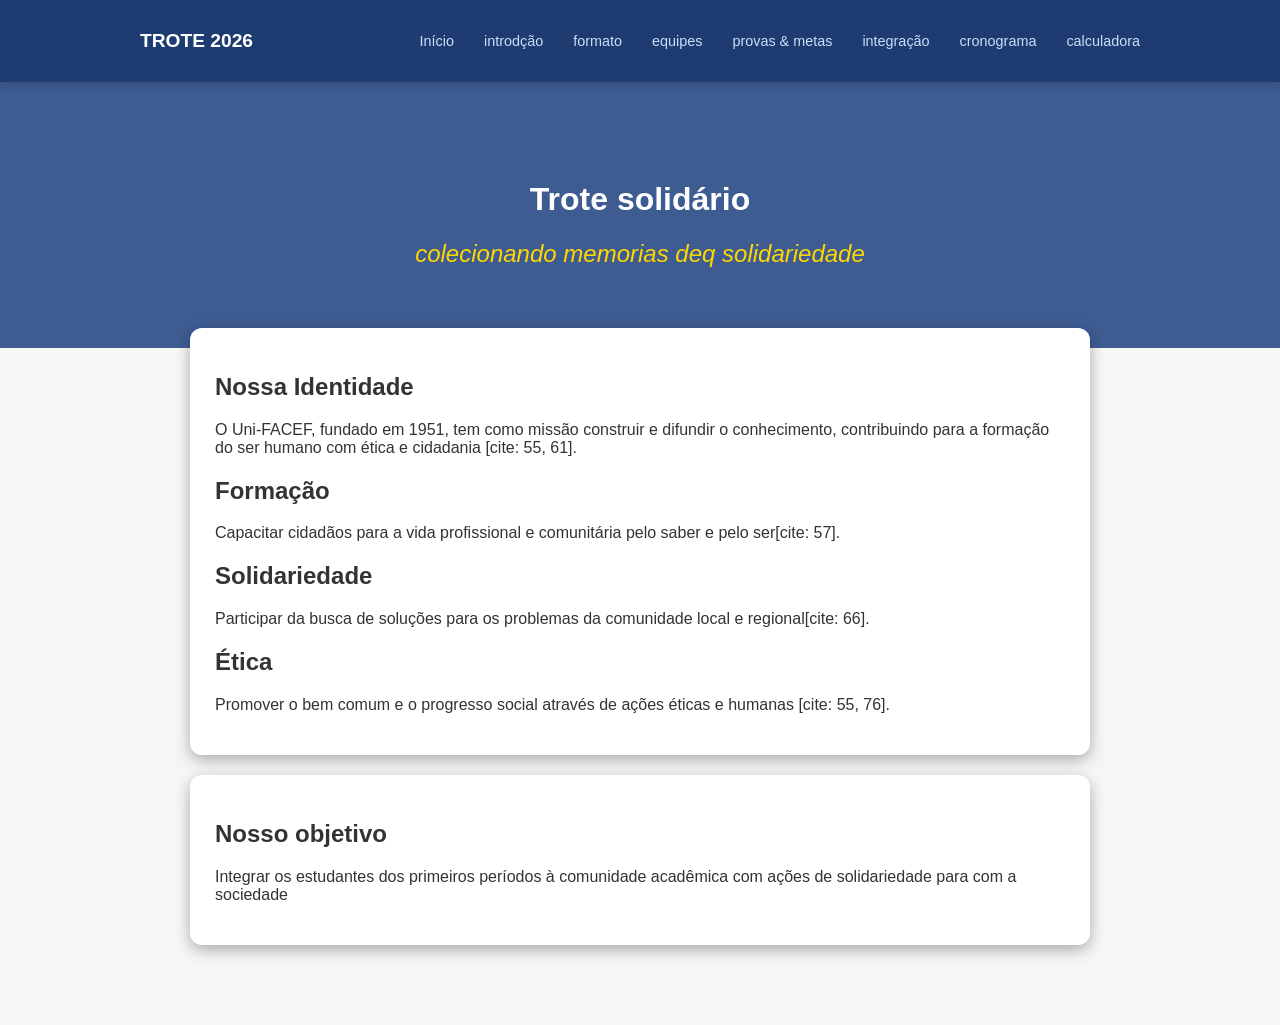
==== index.html @ 9da0c593 "index.html" ====
<!DOCTYPE html>
<html lang="pt-BR">
<head>
    <meta charset="UTF-8">
    <meta name="viewport" content="width=device-width, initial-scale=1.0">
    <link rel="stylesheet" href="styles.css">
    <title> Trote Solidário</title>
    
</head>
<body>
    <nav class="menu-principal">
        <div class="menu-container">
            <a href="index.html" class="logo">Trote 2026 </a>
                <ul class="lista">
                    <li> <a href="index.html">Início</a></li>
                    <li><a href="introducao.html">introdção</a></li>
                    <li> <a href="formato.html">formato</a></li>
                    <li><a href="equipes.html">equipes</a></li>
                    <li><a href="provas.html">provas & metas</a></li>
                    <li><a href="integracao.html">integração</a></li>
                    <li><a href="cronograma.html">cronograma</a></li>
                    <li><a href="calculadora.html">calculadora</a> </li>
                 </ul>
        </div>

    </nav>
            <header class="cabecalho">
                <div class="cabecalho-container">
             <img src="C:\prog. gabriel\trote- oficial\Captura de tela 2026-02-28 123200.png" alt=""> 
             <h1> Trote solidário </h1>   
             <h2> colecionando memorias deq solidariedade </h2>
               </div>     
            </header>
                <main class="principal">
                    <section class="secao1">
                        <h1>Nossa Identidade</h1>
                        <p>O Uni-FACEF, fundado em 1951, tem como missão construir e difundir o conhecimento, contribuindo para a formação do ser humano com ética e cidadania [cite: 55, 61].</p>
                        <h2>Formação</h2>
                        <p>Capacitar cidadãos para a vida profissional e comunitária pelo saber e pelo ser[cite: 57].</p>
                        <h2>Solidariedade</h2>
                        <p>Participar da busca de soluções para os problemas da comunidade local e regional[cite: 66].</p>
                        <h2>Ética</h2>
                        <p>Promover o bem comum e o progresso social através de ações éticas e humanas [cite: 55, 76].</p>
                    </section>
                    <section class="secao2">
                        <h1>Nosso objetivo</h1>
                        <p>Integrar os estudantes dos primeiros períodos à comunidade acadêmica com ações de solidariedade para com a sociedade</p>
                    </section>
                    <section></section>
                    <section></section>
                </main>

            

</body>
</html>
---- styles.css ----
body{
    margin: 0; 
    font-family: 'Segoe UI', sans-serif;
    background-color: #f4f7f6;
    color: #333;



}
.menu-principal{
    background-color: #1e3c72;
    padding: 30px 0;
    position: sticky; 
    top: 0; 
    z-index: 1000;
    box-shadow: 0 2px 10px rgba(0, 0, 0, 0.2);

}
.menu-container{
   max-width: 1000px;
   margin: 0 auto;
    display: flex;
    justify-content: space-between;
    align-items: center;
    padding: 0 20px;

}
.logo{
    color: white;
    text-decoration: none;
    font-weight: bold;
    font-size: 1.2rem;
    text-transform: uppercase;
    


    
    
}
.lista{
    list-style: none;
    display: flex;
    gap: 30px;
    margin: 0;
    padding: 0;
    

}

.lista a {
    color: #cbdcf7;
    text-decoration: none;
    font-size: 0.9rem;
    font-weight: 500;
    transition: color 0.3;
    
    
    
    
} 
.lista a :hover{
    color: #ffff;
}
.cabecalho{
   
    background-color: #3e5c92;
    color: white;
    padding: 60px 20px;
    text-align: center;
}
.cabeclho-container h1{
    font-size: 2rem;
    margin-bottom: 5px;

}
.cabecalho-container h2{
    font-weight: 300;
    font-style: italic;
    color: #ffd700;

}
img{
  width: 15rem;
} 
.principal{
 
    max-width: 900px;
    margin: -40px auto 40px;
    padding: 20px;
}
.secao1{
   
   background-color: white;
   margin-bottom: 20px;
   padding: 25px;
   border-radius: 12px;
   box-shadow: 0 5px 15px rgba(0, 0, 0, 0.3);

}
.secao2{
    background-color: white;
   margin-bottom: 20px;
   padding: 25px;
   border-radius: 12px;
   box-shadow: 0 5px 15px rgba(0, 0, 0, 0.3);
}
.secao3{
    background-color: white;
   margin-bottom: 20px;
   padding: 25px;
   border-radius: 12px;
   box-shadow: 0 5px 15px rgba(0, 0, 0, 0.3);
}
.secao4{
    background-color: white;
   margin-bottom: 20px;
   padding: 25px;
   border-radius: 12px;
   box-shadow: 0 5px 15px rgba(0, 0, 0, 0.3);
}
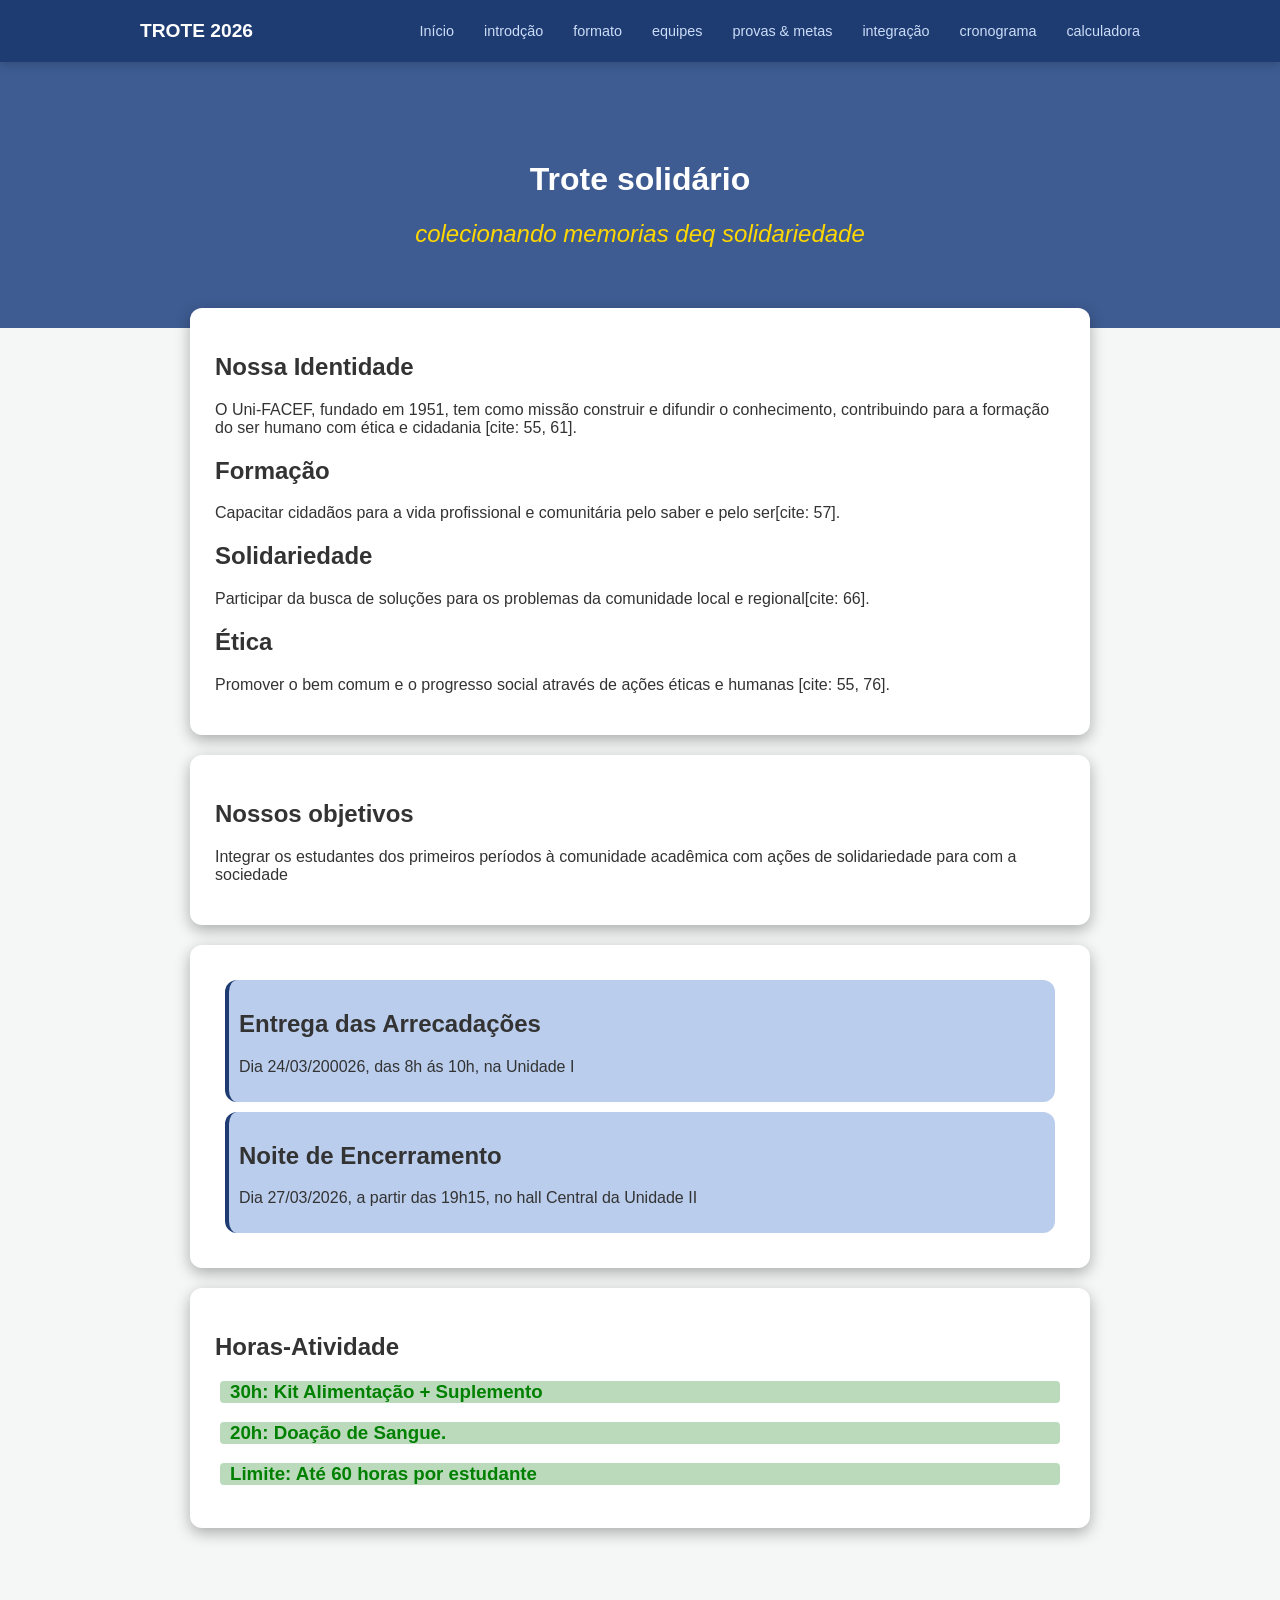
==== commit 4e116ddf: "site-oficial" ====
--- a/index.html
+++ b/index.html
@@ -43,11 +43,32 @@
                         <p>Promover o bem comum e o progresso social através de ações éticas e humanas [cite: 55, 76].</p>
                     </section>
                     <section class="secao2">
-                        <h1>Nosso objetivo</h1>
+                        <h1>Nossos objetivos</h1>
                         <p>Integrar os estudantes dos primeiros períodos à comunidade acadêmica com ações de solidariedade para com a sociedade</p>
                     </section>
-                    <section></section>
-                    <section></section>
+                    <section class="secao3">
+                        <div class="container-secao31">
+                            <h2>Entrega das Arrecadações</h2>
+                            <p>Dia 24/03/200026, das 8h ás 10h, na Unidade I </p>
+
+                        </div>
+                        <div class="container-secao32">
+                            <h2>Noite de Encerramento</h2>
+                            <p>Dia 27/03/2026, a partir das 19h15, no hall Central da Unidade II</p>
+                        </div>
+                    </section>
+                    <section class="secao4">
+                        <h1>Horas-Atividade</h1>
+                        <div class="container-secao41">
+                            <h3>30h: Kit Alimentação + Suplemento</h3>
+                        </div>
+                        <div class="container-secao42">
+                            <h3>20h: Doação de Sangue.</h3>
+                        </div>
+                        <div class="container-secao43">
+                            <h3>Limite: Até 60 horas por estudante</h3>
+                        </div>
+                    </section>
                 </main>
 
             
--- a/styles.css
+++ b/styles.css
@@ -9,7 +9,7 @@
 }
 .menu-principal{
     background-color: #1e3c72;
-    padding: 30px 0;
+    padding: 20px 0;
     position: sticky; 
     top: 0; 
     z-index: 1000;
@@ -31,10 +31,6 @@
     font-weight: bold;
     font-size: 1.2rem;
     text-transform: uppercase;
-    
-
-
-    
     
 }
 .lista{
@@ -67,6 +63,7 @@
     color: white;
     padding: 60px 20px;
     text-align: center;
+    
 }
 .cabeclho-container h1{
     font-size: 2rem;
@@ -81,6 +78,7 @@
 }
 img{
   width: 15rem;
+  border-radius: 12px;
 } 
 .principal{
  
@@ -110,6 +108,22 @@
    padding: 25px;
    border-radius: 12px;
    box-shadow: 0 5px 15px rgba(0, 0, 0, 0.3);
+   
+
+}
+.container-secao31{
+    background-color: #86a6e090;
+    border-radius: 12px;
+    padding: 10px;
+    border-left:  4px solid #1e3c72 ;
+    margin: 10px;
+}
+.container-secao32{
+    background-color: #86a6e090;
+    border-radius: 12px;
+    padding: 10px;
+    border-left:  4px solid #1e3c72 ;
+    margin: 10px;
 }
 .secao4{
     background-color: white;
@@ -117,4 +131,29 @@
    padding: 25px;
    border-radius: 12px;
    box-shadow: 0 5px 15px rgba(0, 0, 0, 0.3);
-}+}
+.container-secao41{
+    background-color: rgba(64, 148, 64, 0.351);
+    border-radius: 4px;
+    color: green;
+    padding: 0 10px;
+    margin: 5px;
+
+}
+.container-secao42{
+    background-color: rgba(64, 148, 64, 0.351);
+    border-radius: 4px;
+    color: green;
+    padding: 0 10px;
+    margin: 5px;
+
+}
+.container-secao43{
+    background-color: rgba(64, 148, 64, 0.351);
+    border-radius: 4px;
+    color: green;
+    padding: 0 10px;
+    margin: 5px;
+
+}
+
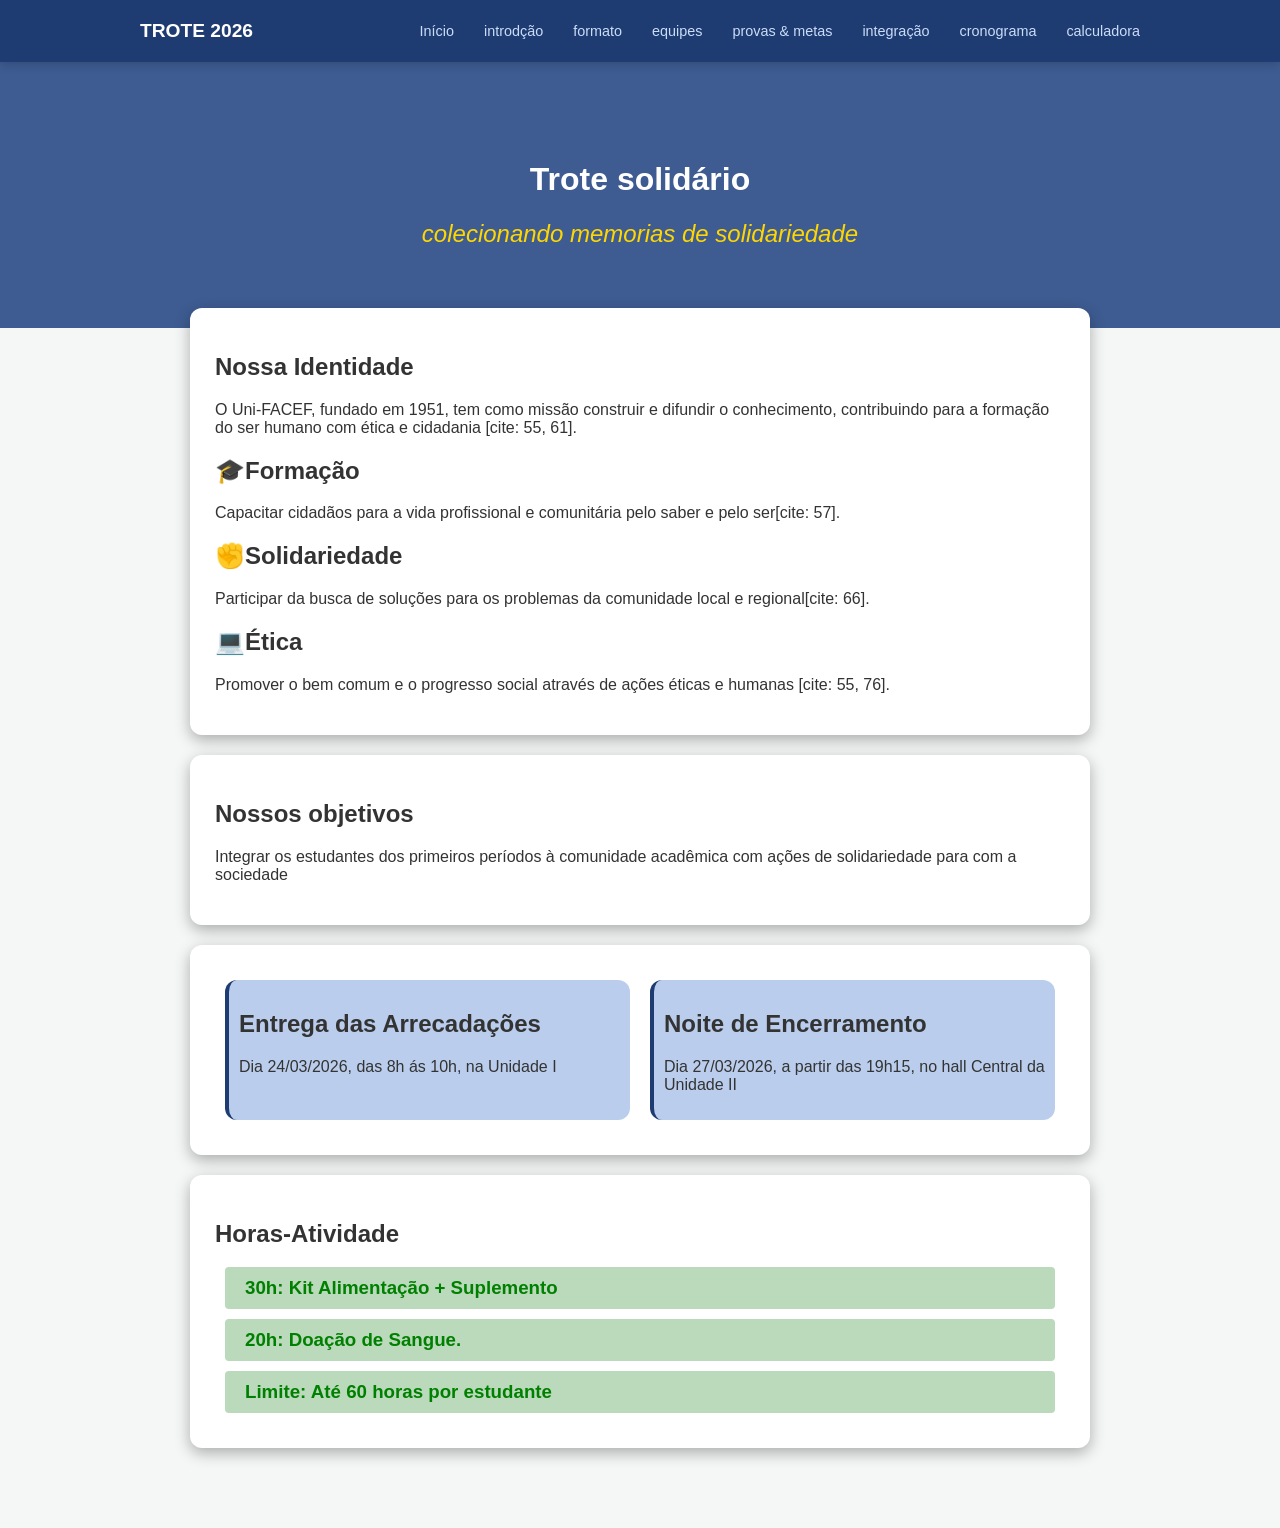
==== commit 2a71d2b5: "trote-oficial" ====
--- a/index.html
+++ b/index.html
@@ -28,18 +28,18 @@
                 <div class="cabecalho-container">
              <img src="C:\prog. gabriel\trote- oficial\Captura de tela 2026-02-28 123200.png" alt=""> 
              <h1> Trote solidário </h1>   
-             <h2> colecionando memorias deq solidariedade </h2>
+             <h2> colecionando memorias de solidariedade </h2>
                </div>     
             </header>
                 <main class="principal">
                     <section class="secao1">
                         <h1>Nossa Identidade</h1>
                         <p>O Uni-FACEF, fundado em 1951, tem como missão construir e difundir o conhecimento, contribuindo para a formação do ser humano com ética e cidadania [cite: 55, 61].</p>
-                        <h2>Formação</h2>
+                        <h2>🎓Formação</h2>
                         <p>Capacitar cidadãos para a vida profissional e comunitária pelo saber e pelo ser[cite: 57].</p>
-                        <h2>Solidariedade</h2>
+                        <h2>✊Solidariedade</h2>
                         <p>Participar da busca de soluções para os problemas da comunidade local e regional[cite: 66].</p>
-                        <h2>Ética</h2>
+                        <h2>💻Ética</h2>
                         <p>Promover o bem comum e o progresso social através de ações éticas e humanas [cite: 55, 76].</p>
                     </section>
                     <section class="secao2">
@@ -49,7 +49,7 @@
                     <section class="secao3">
                         <div class="container-secao31">
                             <h2>Entrega das Arrecadações</h2>
-                            <p>Dia 24/03/200026, das 8h ás 10h, na Unidade I </p>
+                            <p>Dia 24/03/2026, das 8h ás 10h, na Unidade I </p>
 
                         </div>
                         <div class="container-secao32">
--- a/styles.css
+++ b/styles.css
@@ -101,6 +101,7 @@
    padding: 25px;
    border-radius: 12px;
    box-shadow: 0 5px 15px rgba(0, 0, 0, 0.3);
+   
 }
 .secao3{
     background-color: white;
@@ -108,6 +109,10 @@
    padding: 25px;
    border-radius: 12px;
    box-shadow: 0 5px 15px rgba(0, 0, 0, 0.3);
+   justify-content: space-between;
+   display: flex;
+   
+   
    
 
 }
@@ -117,6 +122,7 @@
     padding: 10px;
     border-left:  4px solid #1e3c72 ;
     margin: 10px;
+    flex: 1;
 }
 .container-secao32{
     background-color: #86a6e090;
@@ -124,6 +130,7 @@
     padding: 10px;
     border-left:  4px solid #1e3c72 ;
     margin: 10px;
+    flex: 1;
 }
 .secao4{
     background-color: white;
@@ -131,29 +138,38 @@
    padding: 25px;
    border-radius: 12px;
    box-shadow: 0 5px 15px rgba(0, 0, 0, 0.3);
+   
+
 }
 .container-secao41{
     background-color: rgba(64, 148, 64, 0.351);
     border-radius: 4px;
     color: green;
-    padding: 0 10px;
-    margin: 5px;
+    padding: 10px 20px;
+    margin: 10px;
+    flex: 1;
 
 }
 .container-secao42{
     background-color: rgba(64, 148, 64, 0.351);
     border-radius: 4px;
     color: green;
-    padding: 0 10px;
-    margin: 5px;
+    padding: 10px 20px;
+    margin: 10px;
+    flex: 1;
+    
 
 }
 .container-secao43{
     background-color: rgba(64, 148, 64, 0.351);
     border-radius: 4px;
     color: green;
-    padding: 0 10px;
-    margin: 5px;
+    padding: 10px 20px;
+    margin: 10px;
+    flex: 1;
 
 }
+.secao4 h3{
+    margin: 0;
+}
 
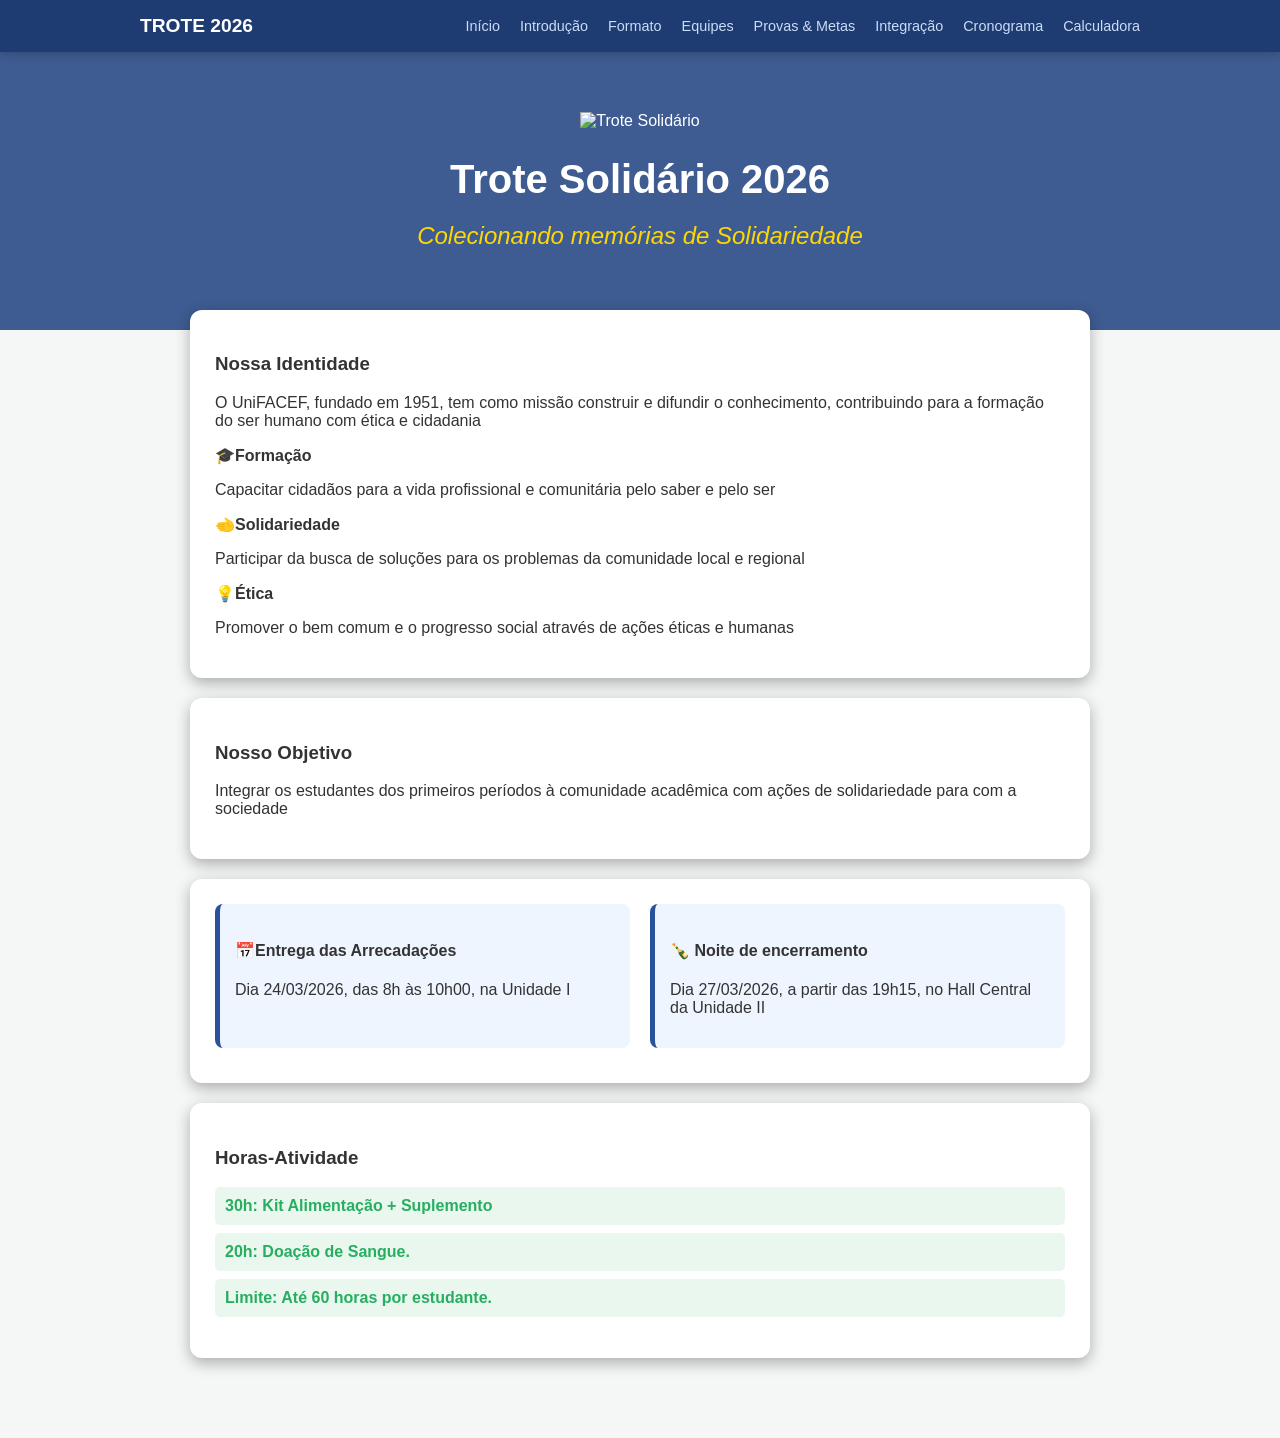
==== commit cec89bda: "trote-oficial." ====
--- a/index.html
+++ b/index.html
@@ -1,77 +1,83 @@
 <!DOCTYPE html>
-<html lang="pt-BR">
-<head>
-    <meta charset="UTF-8">
-    <meta name="viewport" content="width=device-width, initial-scale=1.0">
-    <link rel="stylesheet" href="styles.css">
-    <title> Trote Solidário</title>
-    
-</head>
-<body>
-    <nav class="menu-principal">
+<html lang="pt-br">
+    <head>
+        <meta charset="UTF-8"/>
+        <link rel="stylesheet" href="styles.css">
+        <title> Trote Solidário </title>
+    </head>
+    <body>
+       <nav class="menu-principal">
         <div class="menu-container">
-            <a href="index.html" class="logo">Trote 2026 </a>
-                <ul class="lista">
-                    <li> <a href="index.html">Início</a></li>
-                    <li><a href="introducao.html">introdção</a></li>
-                    <li> <a href="formato.html">formato</a></li>
-                    <li><a href="equipes.html">equipes</a></li>
-                    <li><a href="provas.html">provas & metas</a></li>
-                    <li><a href="integracao.html">integração</a></li>
-                    <li><a href="cronograma.html">cronograma</a></li>
-                    <li><a href="calculadora.html">calculadora</a> </li>
-                 </ul>
-        </div>
-
-    </nav>
-            <header class="cabecalho">
-                <div class="cabecalho-container">
-             <img src="C:\prog. gabriel\trote- oficial\Captura de tela 2026-02-28 123200.png" alt=""> 
-             <h1> Trote solidário </h1>   
-             <h2> colecionando memorias de solidariedade </h2>
-               </div>     
-            </header>
-                <main class="principal">
-                    <section class="secao1">
-                        <h1>Nossa Identidade</h1>
-                        <p>O Uni-FACEF, fundado em 1951, tem como missão construir e difundir o conhecimento, contribuindo para a formação do ser humano com ética e cidadania [cite: 55, 61].</p>
-                        <h2>🎓Formação</h2>
-                        <p>Capacitar cidadãos para a vida profissional e comunitária pelo saber e pelo ser[cite: 57].</p>
-                        <h2>✊Solidariedade</h2>
-                        <p>Participar da busca de soluções para os problemas da comunidade local e regional[cite: 66].</p>
-                        <h2>💻Ética</h2>
-                        <p>Promover o bem comum e o progresso social através de ações éticas e humanas [cite: 55, 76].</p>
-                    </section>
-                    <section class="secao2">
-                        <h1>Nossos objetivos</h1>
-                        <p>Integrar os estudantes dos primeiros períodos à comunidade acadêmica com ações de solidariedade para com a sociedade</p>
-                    </section>
-                    <section class="secao3">
-                        <div class="container-secao31">
-                            <h2>Entrega das Arrecadações</h2>
-                            <p>Dia 24/03/2026, das 8h ás 10h, na Unidade I </p>
-
-                        </div>
-                        <div class="container-secao32">
-                            <h2>Noite de Encerramento</h2>
-                            <p>Dia 27/03/2026, a partir das 19h15, no hall Central da Unidade II</p>
-                        </div>
-                    </section>
-                    <section class="secao4">
-                        <h1>Horas-Atividade</h1>
-                        <div class="container-secao41">
-                            <h3>30h: Kit Alimentação + Suplemento</h3>
-                        </div>
-                        <div class="container-secao42">
-                            <h3>20h: Doação de Sangue.</h3>
-                        </div>
-                        <div class="container-secao43">
-                            <h3>Limite: Até 60 horas por estudante</h3>
-                        </div>
-                    </section>
-                </main>
-
-            
-
-</body>
+            <a href="index.html" class="logo"> Trote 2026 </a>
+            <ul class="lista">
+                <li> <a href="index.html"> Início </a> </li> 
+                <li> <a href="introducao.html"> Introdução </a></li>
+                <li> <a href="formato.html"> Formato </a> </li> 
+                <li> <a href="equipes.html"> Equipes </a> </li>
+                <li> <a href="provas.html"> Provas & Metas </a> </li> 
+                <li> <a href="integracao.html"> Integração </a> </li>
+                <li> <a href="cronograma.html"> Cronograma </a> </li> 
+                <li> <a href="calculadora.html"> Calculadora </a> </li>
+            </ul>    
+        </div> 
+       </nav>
+       <header class="cabecalho">
+            <div class="cabecalho-container">
+                <img src="C:\prog. gabriel\trote- oficial\Captura de tela 2026-02-28 123200.png" alt="Trote Solidário"/>
+                <h1> Trote Solidário 2026</h1>
+                <h2> Colecionando memórias de Solidariedade </h2>
+            </div>
+       </header>
+       <main class="principal">
+            <section>
+                <h3> Nossa Identidade </h3>
+                <p> 
+                     O UniFACEF, fundado em 1951, tem como missão construir e difundir o conhecimento, contribuindo para a formação do ser humano com ética e cidadania
+                 </p>
+                <div>
+                    <div>
+                        <strong> 🎓Formação </strong>
+                        <p> 
+                            Capacitar cidadãos para a vida profissional e comunitária pelo saber e pelo ser
+                        </p>
+                    </div>
+                    <div>
+                        <strong> 🫲Solidariedade </strong>
+                        <p> 
+                            Participar da busca de soluções para os problemas da comunidade local e regional
+                         </p>
+                    </div> 
+                    <div>
+                        <strong> 💡Ética </strong>
+                        <p> 
+                            Promover o bem comum e o progresso social através de ações éticas e humanas
+                        </p>
+                    </div>
+            </section> 
+            <section> 
+                <h3> Nosso Objetivo </h3>
+                <p> 
+                    Integrar os estudantes dos primeiros períodos à comunidade acadêmica com ações de solidariedade para com a sociedade</p>
+                </p>
+            </section>
+            <section class="importante"> 
+                <div class="caixa-importante">
+                    <h4> 📅Entrega das Arrecadações </h4>
+                    <p> Dia 24/03/2026, das 8h às 10h00, na Unidade I </p>
+                </div>
+                <div class="caixa-importante">
+                    <h4> 🍾 Noite de encerramento </h4>
+                    <p> Dia 27/03/2026, a partir das 19h15, no Hall Central da Unidade II </p>
+                </div>    
+            </section>
+            <section class="recompensas"> 
+                <h3> Horas-Atividade </h3>
+                <ul>
+                    <li> <strong> 30h: </strong> Kit Alimentação + Suplemento </li>
+                    <li> <strong> 20h: </strong> Doação de Sangue. </li>
+                    <li> <strong> Limite: </strong> Até 60 horas por estudante. </li>
+                </ul>
+            </section>
+       </main>     
+    </body>
 </html>
--- a/styles.css
+++ b/styles.css
@@ -1,175 +1,201 @@
-body{
-    margin: 0; 
-    font-family: 'Segoe UI', sans-serif;
-    background-color: #f4f7f6;
-    color: #333;
-
-
-
-}
-.menu-principal{
-    background-color: #1e3c72;
-    padding: 20px 0;
-    position: sticky; 
-    top: 0; 
-    z-index: 1000;
-    box-shadow: 0 2px 10px rgba(0, 0, 0, 0.2);
-
-}
-.menu-container{
-   max-width: 1000px;
-   margin: 0 auto;
-    display: flex;
-    justify-content: space-between;
-    align-items: center;
+body {
+    margin: 0; font-family: 'Segoe UI', sans-serif;
+    background-color: #F4F7F6; color: #333;
+}
+.menu-principal {
+    background-color: #1E3C72; padding: 15px 0;
+    position: sticky; top: 0; z-index: 1000;
+    box-shadow: 0 2px 10px rgba(0,0,0,0.2);
+}
+.menu-container {
+    max-width: 1000px; margin: 0 auto; display: flex;
+    justify-content: space-between; align-items: center;
     padding: 0 20px;
-
 }
 .logo{
-    color: white;
-    text-decoration: none;
-    font-weight: bold;
-    font-size: 1.2rem;
-    text-transform: uppercase;
-    
-}
-.lista{
-    list-style: none;
-    display: flex;
-    gap: 30px;
-    margin: 0;
-    padding: 0;
-    
-
-}
-
+    color: white; text-decoration: none; font-weight: bold;
+    font-size: 1.2rem;  text-transform: uppercase;
+}
+.lista {
+    list-style: none; display: flex; gap: 20px;
+    margin: 0; padding: 0;
+}
 .lista a {
-    color: #cbdcf7;
-    text-decoration: none;
-    font-size: 0.9rem;
-    font-weight: 500;
-    transition: color 0.3;
-    
-    
-    
-    
-} 
-.lista a :hover{
-    color: #ffff;
-}
-.cabecalho{
+    color: #cbdcf7; text-decoration: none; font-size: 0.9rem; 
+    font-weight: 500; transition: color 0.3s;
+}
+.lista a:hover {
+    color: #fff;
+}
+.cabecalho {
    
-    background-color: #3e5c92;
+    background-color: #3E5C92;
     color: white;
     padding: 60px 20px;
     text-align: center;
-    
-}
-.cabeclho-container h1{
-    font-size: 2rem;
+}
+.cabecalho-container {
+    max-width: 800px; margin: 0 auto;
+    
+    
+}
+
+
+.cabecalho-container h1 {
+    font-size: 2.5rem;
     margin-bottom: 5px;
-
-}
-.cabecalho-container h2{
+} 
+.cabecalho-container h2 {
     font-weight: 300;
     font-style: italic;
     color: #ffd700;
-
-}
-img{
-  width: 15rem;
-  border-radius: 12px;
-} 
-.principal{
- 
+}
+.principal {
+    
     max-width: 900px;
     margin: -40px auto 40px;
     padding: 20px;
 }
-.secao1{
+section {
+    background: white;
+    margin-bottom: 20px;
+    padding: 25px;
+    border-radius: 12px;
+    box-shadow: 0 5px 15px rgba(0,0,0, 0.3)
+}
+.importante {
+
+    display: flex; /* por padrão, adota-se a horizontal (row)*/
+    gap: 20px;
+}
+.caixa-importante {
+    flex: 1;
+    background: #eef5ff;
+    padding: 15px;
+    border-left: 5px solid #2a5298;
+    border-radius: 8px;
+    margin-bottom: 10px;
+}
+
+.recompensas ul {
+    list-style: none;
+    padding: 0;
+}
+
+.recompensas li {
+    background: #e9f7ef;
+    margin: 8px 0;
+    padding: 10px;
+    border-radius: 5px;
+    color: #27ae60;
+    font-weight: bold;
+}
+
+.missao p {
+    line-height: 1.6; /* altura da linha - melhora a leitura de textos longos */
+    margin-bottom: 20px;
+    text-align: justify; /* alinhamento à esquerda e à direita */
+}
+
+.valores ul {
+    list-style: none;
+    padding: 0px;
+}
+
+table {
+    width: 100%; 
+    border-collapse: collapse; /* junto as bordas adjacentes, ficando uma só */
+    margin-top: 20px;
+    background-color: white;
+}
+th, td {
+    padding: 15px; text-align: left;
+    border-bottom: 1px solid #ddd;
+}
+th {
+    background-color: #2a5298;
+    color: white;
+    text-transform: uppercase;
+    font-size: 0.85rem;
+}
+.amarelo {
+    width: 25px; height: 25px; background: yellow;
+}
+.cinza {
+    width: 25px; height: 25px; background: gray;
+}
+.laranja {
+    width: 25px; height: 25px; background: orange;
+}
+.laranja.escuro {
+    width: 25px; height: 25px; background: rgb(234, 90, 1);
+}
+.preto {
+    width: 25px; height: 25px; background: black;
+}
+.rosa {
+    width: 25px; height: 25px; background: deeppink;
+}
+.roxo {
+    width: 25px; height: 25px; background: purple;
+}
+.verde {
+    width: 25px; height: 25px; background: green;
+}
+.vermelho {
+    width: 25px; height: 25px; background: red;
+}
+.provas{
+        background: white;
+        
+        padding: 25px;
+        border-radius: 12px;
+        box-shadow: 0 5px 15px rgba(0,0,0, 0.3);
+        margin: 50px;
+}  
+        
+.provas-1-contentainer{
+    margin-bottom: 20px;
+    margin: 30px;
+    padding: 15px;
+    border-radius: 12px;
+    box-shadow: 0 5px 15px rgba(0,0,0, 0.3);
+    background-color: #ffd9002c;
+    border: #d0b104 2px dashed ;
+    color: #a78e00;
+    
    
-   background-color: white;
-   margin-bottom: 20px;
-   padding: 25px;
-   border-radius: 12px;
-   box-shadow: 0 5px 15px rgba(0, 0, 0, 0.3);
-
-}
-.secao2{
-    background-color: white;
-   margin-bottom: 20px;
-   padding: 25px;
-   border-radius: 12px;
-   box-shadow: 0 5px 15px rgba(0, 0, 0, 0.3);
-   
-}
-.secao3{
-    background-color: white;
-   margin-bottom: 20px;
-   padding: 25px;
-   border-radius: 12px;
-   box-shadow: 0 5px 15px rgba(0, 0, 0, 0.3);
-   justify-content: space-between;
-   display: flex;
-   
-   
-   
-
-}
-.container-secao31{
-    background-color: #86a6e090;
+    
+}
+.provas-2{
+        background: rgba(254, 4, 4, 0.129);
+        border-left: red 4px solid;
+        padding: 25px;
+        border-radius: 12px;
+        box-shadow: 0 5px 15px rgba(0,0,0, 0.3);
+        margin: 50px;
+}
+.provas ul {
+    list-style: none;
+    padding: 0;
+    padding: 10px;
+}
+.provas-3 ul {
+    list-style: none;
+    padding: 0;
+    padding: 10px;
+}
+.li-provas{
+    color: #d0b104;
+    font-family: 'Segoe UI', sans-serif;
+    padding:15px 0  ;
+    
+}
+.provas-3{
+    background: rgba(255, 187, 0, 0.1);
+    border-left: #ffe100 4px solid;
+    padding: 25px;
     border-radius: 12px;
-    padding: 10px;
-    border-left:  4px solid #1e3c72 ;
-    margin: 10px;
-    flex: 1;
-}
-.container-secao32{
-    background-color: #86a6e090;
-    border-radius: 12px;
-    padding: 10px;
-    border-left:  4px solid #1e3c72 ;
-    margin: 10px;
-    flex: 1;
-}
-.secao4{
-    background-color: white;
-   margin-bottom: 20px;
-   padding: 25px;
-   border-radius: 12px;
-   box-shadow: 0 5px 15px rgba(0, 0, 0, 0.3);
-   
-
-}
-.container-secao41{
-    background-color: rgba(64, 148, 64, 0.351);
-    border-radius: 4px;
-    color: green;
-    padding: 10px 20px;
-    margin: 10px;
-    flex: 1;
-
-}
-.container-secao42{
-    background-color: rgba(64, 148, 64, 0.351);
-    border-radius: 4px;
-    color: green;
-    padding: 10px 20px;
-    margin: 10px;
-    flex: 1;
-    
-
-}
-.container-secao43{
-    background-color: rgba(64, 148, 64, 0.351);
-    border-radius: 4px;
-    color: green;
-    padding: 10px 20px;
-    margin: 10px;
-    flex: 1;
-
-}
-.secao4 h3{
-    margin: 0;
-}
-
+    box-shadow: 0 5px 15px rgba(0,0,0, 0.3);
+    margin: 50px;
+}
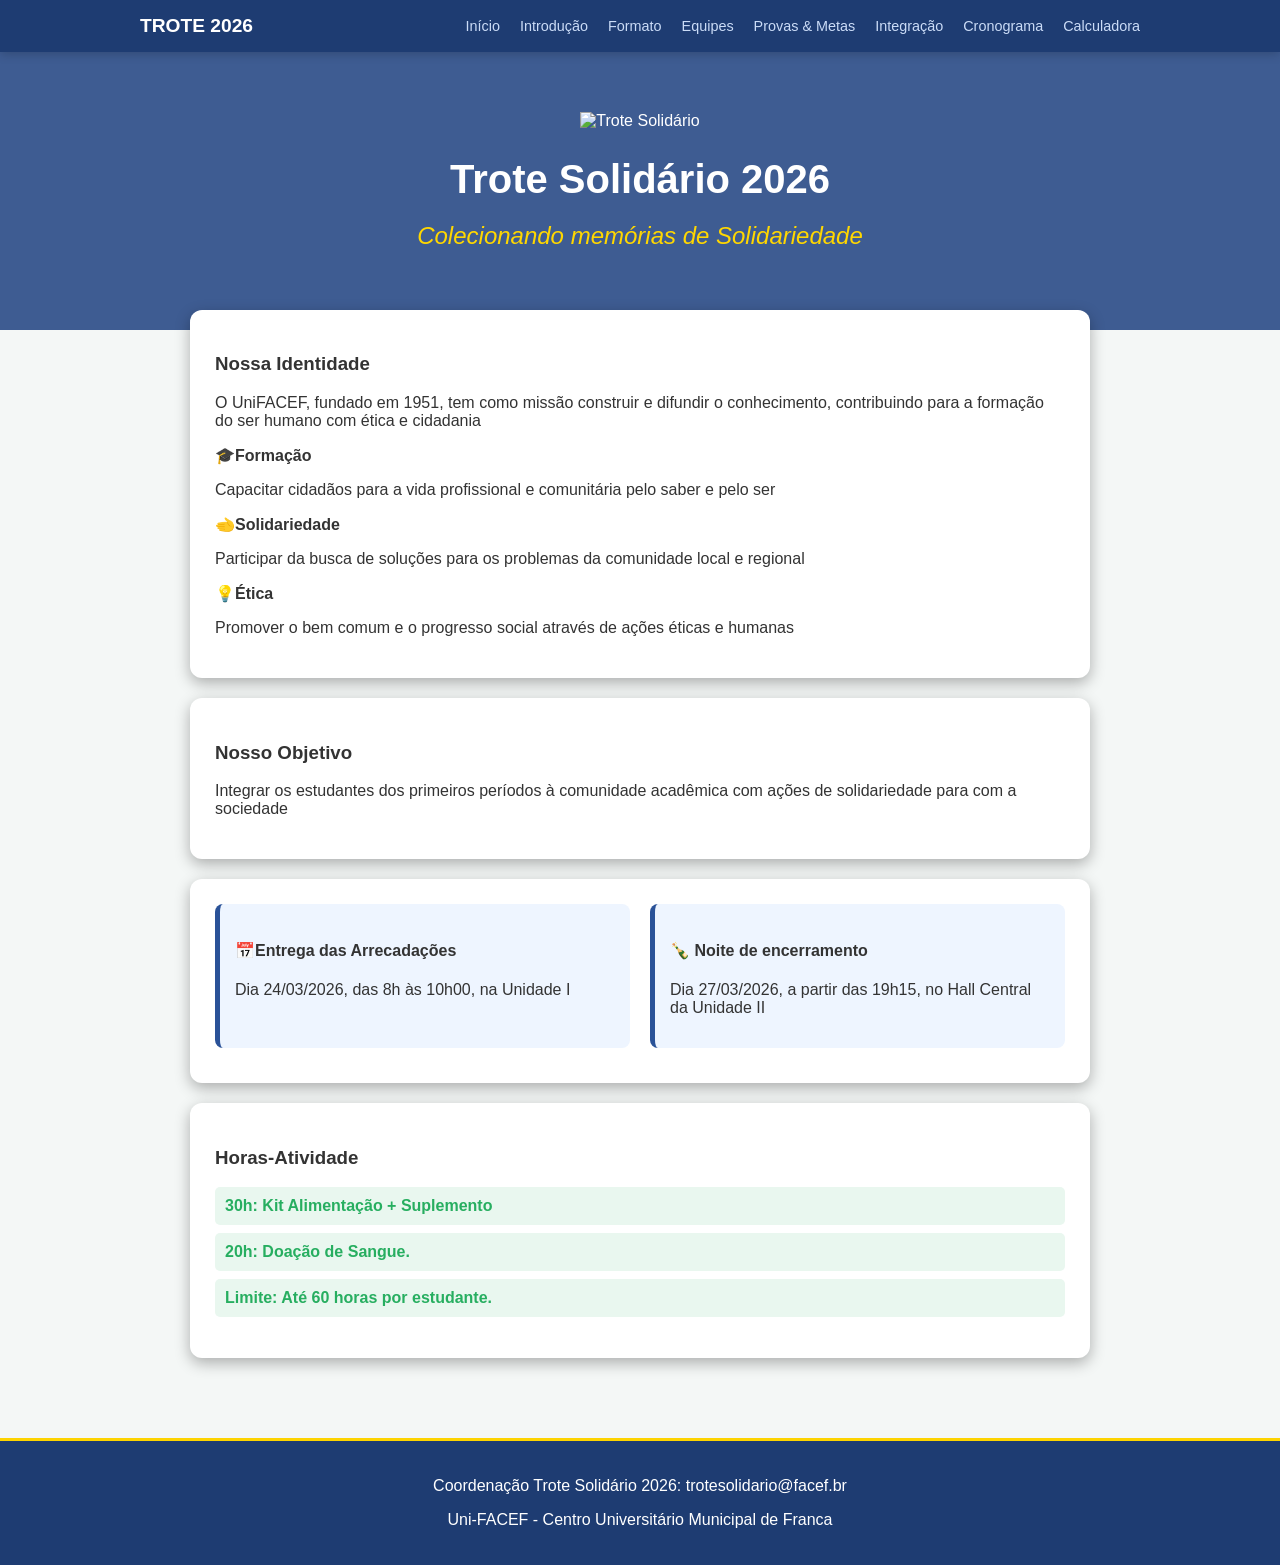
==== commit f56152ad: "trote-oficial." ====
--- a/index.html
+++ b/index.html
@@ -78,6 +78,12 @@
                     <li> <strong> Limite: </strong> Até 60 horas por estudante. </li>
                 </ul>
             </section>
-       </main>     
+       </main>  
+       <footer>
+            <div class="rodape">
+                <p>Coordenação Trote Solidário 2026: trotesolidario@facef.br</p>
+                <p>Uni-FACEF - Centro Universitário Municipal de Franca</p>
+            </div>
+        </footer>   
     </body>
 </html>
--- a/styles.css
+++ b/styles.css
@@ -199,3 +199,8 @@
     box-shadow: 0 5px 15px rgba(0,0,0, 0.3);
     margin: 50px;
 }
+.rodape {
+    background-color: #1E3C72; color: white; text-align: center;
+    padding: 20px 0; margin-top: 40px;
+    border-top: 3px solid #fdd300;
+}
